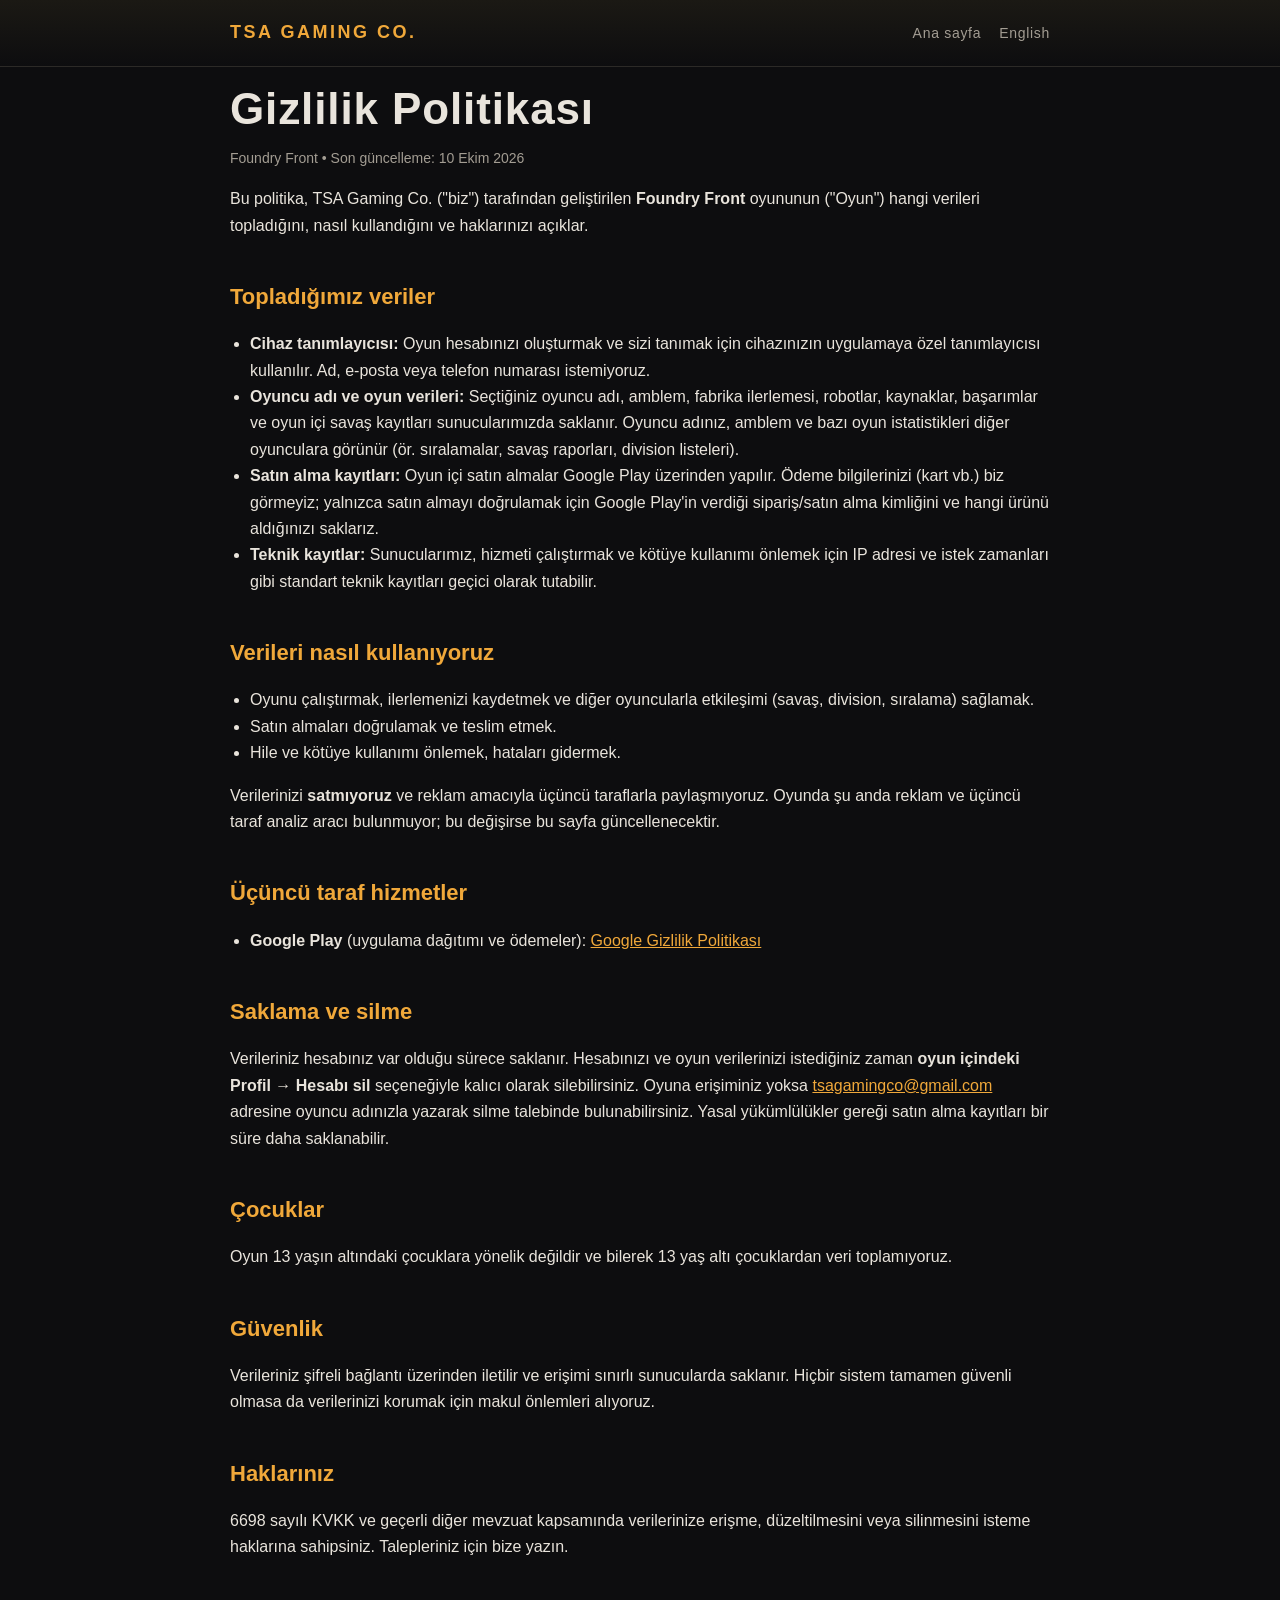
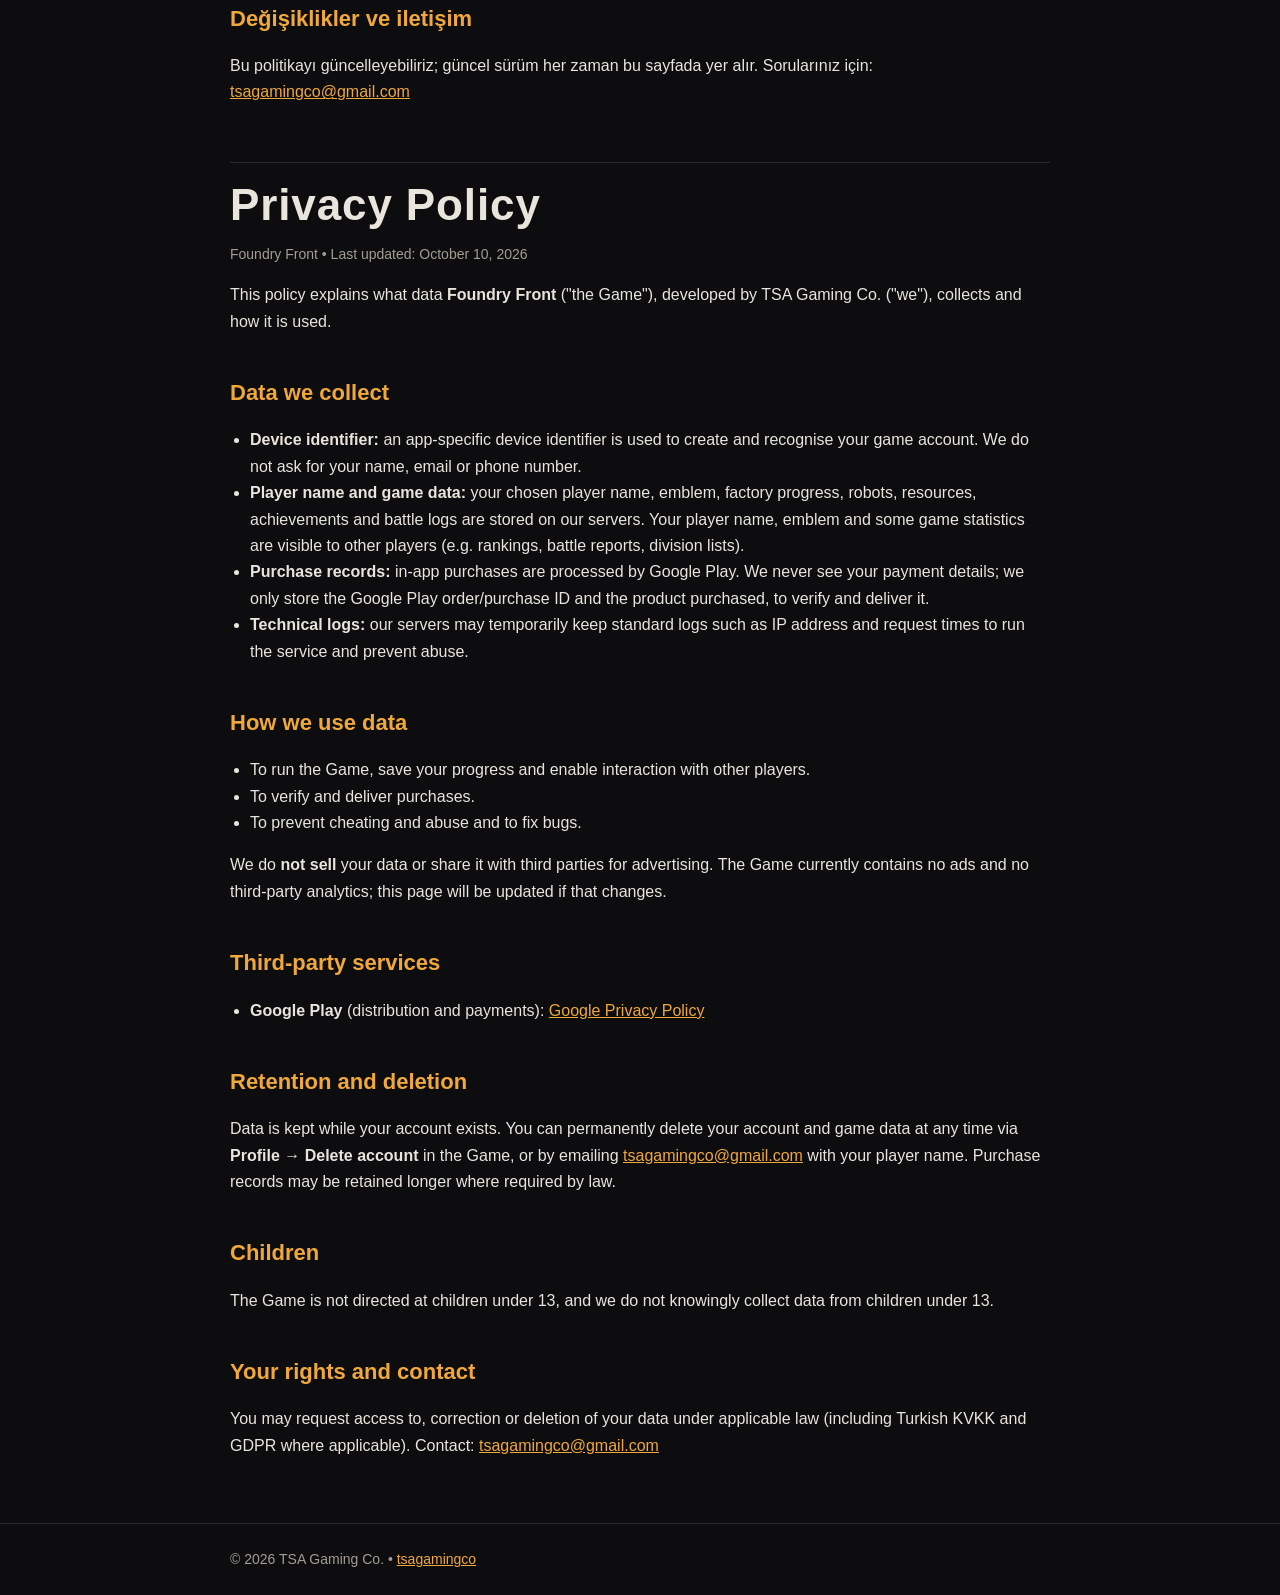
==== gizlilik.html @ 120ec427 "Initial commit" ====
<!doctype html>
<html lang="tr">
<head>
<meta charset="utf-8">
<meta name="viewport" content="width=device-width,initial-scale=1">
<title>Gizlilik Politikası — Foundry Front</title>
<link rel="stylesheet" href="style.css">
</head>
<body>
<header><div class="wrap">
  <a class="logo" lang="en" href="index.html">TSA Gaming Co.</a>
  <nav><a href="index.html">Ana sayfa</a><a href="#english">English</a></nav>
</div></header>

<main class="wrap policy">
  <h1>Gizlilik Politikası</h1>
  <p class="muted">Foundry Front • Son güncelleme: 10 Ekim 2026</p>

  <p>Bu politika, TSA Gaming Co. ("biz") tarafından geliştirilen <strong>Foundry Front</strong> oyununun ("Oyun") hangi verileri topladığını, nasıl kullandığını ve haklarınızı açıklar.</p>

  <h2>Topladığımız veriler</h2>
  <ul>
    <li><strong>Cihaz tanımlayıcısı:</strong> Oyun hesabınızı oluşturmak ve sizi tanımak için cihazınızın uygulamaya özel tanımlayıcısı kullanılır. Ad, e-posta veya telefon numarası istemiyoruz.</li>
    <li><strong>Oyuncu adı ve oyun verileri:</strong> Seçtiğiniz oyuncu adı, amblem, fabrika ilerlemesi, robotlar, kaynaklar, başarımlar ve oyun içi savaş kayıtları sunucularımızda saklanır. Oyuncu adınız, amblem ve bazı oyun istatistikleri diğer oyunculara görünür (ör. sıralamalar, savaş raporları, division listeleri).</li>
    <li><strong>Satın alma kayıtları:</strong> Oyun içi satın almalar Google Play üzerinden yapılır. Ödeme bilgilerinizi (kart vb.) biz görmeyiz; yalnızca satın almayı doğrulamak için Google Play'in verdiği sipariş/satın alma kimliğini ve hangi ürünü aldığınızı saklarız.</li>
    <li><strong>Teknik kayıtlar:</strong> Sunucularımız, hizmeti çalıştırmak ve kötüye kullanımı önlemek için IP adresi ve istek zamanları gibi standart teknik kayıtları geçici olarak tutabilir.</li>
  </ul>

  <h2>Verileri nasıl kullanıyoruz</h2>
  <ul>
    <li>Oyunu çalıştırmak, ilerlemenizi kaydetmek ve diğer oyuncularla etkileşimi (savaş, division, sıralama) sağlamak.</li>
    <li>Satın almaları doğrulamak ve teslim etmek.</li>
    <li>Hile ve kötüye kullanımı önlemek, hataları gidermek.</li>
  </ul>
  <p>Verilerinizi <strong>satmıyoruz</strong> ve reklam amacıyla üçüncü taraflarla paylaşmıyoruz. Oyunda şu anda reklam ve üçüncü taraf analiz aracı bulunmuyor; bu değişirse bu sayfa güncellenecektir.</p>

  <h2>Üçüncü taraf hizmetler</h2>
  <ul>
    <li><strong>Google Play</strong> (uygulama dağıtımı ve ödemeler): <a href="https://policies.google.com/privacy" rel="noopener">Google Gizlilik Politikası</a></li>
  </ul>

  <h2>Saklama ve silme</h2>
  <p>Verileriniz hesabınız var olduğu sürece saklanır. Hesabınızı ve oyun verilerinizi istediğiniz zaman <strong>oyun içindeki Profil → Hesabı sil</strong> seçeneğiyle kalıcı olarak silebilirsiniz. Oyuna erişiminiz yoksa <a href="mailto:tsagamingco@gmail.com">tsagamingco@gmail.com</a> adresine oyuncu adınızla yazarak silme talebinde bulunabilirsiniz. Yasal yükümlülükler gereği satın alma kayıtları bir süre daha saklanabilir.</p>

  <h2>Çocuklar</h2>
  <p>Oyun 13 yaşın altındaki çocuklara yönelik değildir ve bilerek 13 yaş altı çocuklardan veri toplamıyoruz.</p>

  <h2>Güvenlik</h2>
  <p>Verileriniz şifreli bağlantı üzerinden iletilir ve erişimi sınırlı sunucularda saklanır. Hiçbir sistem tamamen güvenli olmasa da verilerinizi korumak için makul önlemleri alıyoruz.</p>

  <h2>Haklarınız</h2>
  <p>6698 sayılı KVKK ve geçerli diğer mevzuat kapsamında verilerinize erişme, düzeltilmesini veya silinmesini isteme haklarına sahipsiniz. Talepleriniz için bize yazın.</p>

  <h2>Değişiklikler ve iletişim</h2>
  <p>Bu politikayı güncelleyebiliriz; güncel sürüm her zaman bu sayfada yer alır. Sorularınız için: <a href="mailto:tsagamingco@gmail.com">tsagamingco@gmail.com</a></p>

  <hr style="border:0;border-top:1px solid var(--line);margin:56px 0 0">

  <h1 id="english">Privacy Policy</h1>
  <p class="muted">Foundry Front • Last updated: October 10, 2026</p>
  <p>This policy explains what data <strong>Foundry Front</strong> ("the Game"), developed by TSA Gaming Co. ("we"), collects and how it is used.</p>

  <h2>Data we collect</h2>
  <ul>
    <li><strong>Device identifier:</strong> an app-specific device identifier is used to create and recognise your game account. We do not ask for your name, email or phone number.</li>
    <li><strong>Player name and game data:</strong> your chosen player name, emblem, factory progress, robots, resources, achievements and battle logs are stored on our servers. Your player name, emblem and some game statistics are visible to other players (e.g. rankings, battle reports, division lists).</li>
    <li><strong>Purchase records:</strong> in-app purchases are processed by Google Play. We never see your payment details; we only store the Google Play order/purchase ID and the product purchased, to verify and deliver it.</li>
    <li><strong>Technical logs:</strong> our servers may temporarily keep standard logs such as IP address and request times to run the service and prevent abuse.</li>
  </ul>

  <h2>How we use data</h2>
  <ul>
    <li>To run the Game, save your progress and enable interaction with other players.</li>
    <li>To verify and deliver purchases.</li>
    <li>To prevent cheating and abuse and to fix bugs.</li>
  </ul>
  <p>We do <strong>not sell</strong> your data or share it with third parties for advertising. The Game currently contains no ads and no third-party analytics; this page will be updated if that changes.</p>

  <h2>Third-party services</h2>
  <ul><li><strong>Google Play</strong> (distribution and payments): <a href="https://policies.google.com/privacy" rel="noopener">Google Privacy Policy</a></li></ul>

  <h2>Retention and deletion</h2>
  <p>Data is kept while your account exists. You can permanently delete your account and game data at any time via <strong>Profile → Delete account</strong> in the Game, or by emailing <a href="mailto:tsagamingco@gmail.com">tsagamingco@gmail.com</a> with your player name. Purchase records may be retained longer where required by law.</p>

  <h2>Children</h2>
  <p>The Game is not directed at children under 13, and we do not knowingly collect data from children under 13.</p>

  <h2>Your rights and contact</h2>
  <p>You may request access to, correction or deletion of your data under applicable law (including Turkish KVKK and GDPR where applicable). Contact: <a href="mailto:tsagamingco@gmail.com">tsagamingco@gmail.com</a></p>
</main>

<footer><div class="wrap">© 2026 TSA Gaming Co. • <a href="index.html">tsagamingco</a></div></footer>
</body>
</html>
---- style.css ----
:root{--bg:#0d0d0f;--panel:#16161a;--line:#2c2a27;--text:#e9e4dc;--soft:#a39d93;--amber:#f0a83a;--rust:#c4542e}
*{box-sizing:border-box}
body{margin:0;background:var(--bg);color:var(--text);font:16px/1.65 "Segoe UI",Roboto,Helvetica,Arial,sans-serif}
a{color:var(--amber)}
.wrap{max-width:860px;margin:0 auto;padding:0 20px}
header{border-bottom:1px solid var(--line);background:linear-gradient(180deg,#1b1914,#0d0d0f)}
header .wrap{display:flex;align-items:center;justify-content:space-between;gap:16px;padding-top:18px;padding-bottom:18px;flex-wrap:wrap}
.logo{font-weight:800;letter-spacing:.14em;text-transform:uppercase;color:var(--amber);text-decoration:none;font-size:18px}
nav a{color:var(--soft);text-decoration:none;margin-left:18px;font-size:14px;letter-spacing:.05em}
nav a:hover{color:var(--text)}
.hero{padding:72px 0 48px}
.tag{display:inline-block;font-size:12px;letter-spacing:.2em;text-transform:uppercase;color:var(--rust);border:1px solid var(--rust);padding:3px 10px;border-radius:3px}
h1{font-size:44px;line-height:1.1;margin:18px 0 12px;letter-spacing:.02em}
h2{font-size:22px;margin:40px 0 10px;color:var(--amber)}
h3{font-size:17px;margin:26px 0 6px}
.lead{font-size:19px;color:var(--soft);max-width:640px}
.card{background:var(--panel);border:1px solid var(--line);border-left:4px solid var(--amber);border-radius:6px;padding:22px 24px;margin:28px 0}
.card h2{margin-top:0}
.muted{color:var(--soft);font-size:14px}
footer{border-top:1px solid var(--line);margin-top:64px;padding:24px 0;color:var(--soft);font-size:14px}
.policy ul{padding-left:20px}
.lang{font-size:14px;color:var(--soft)}
@media (max-width:560px){h1{font-size:32px}nav a{margin-left:12px}}
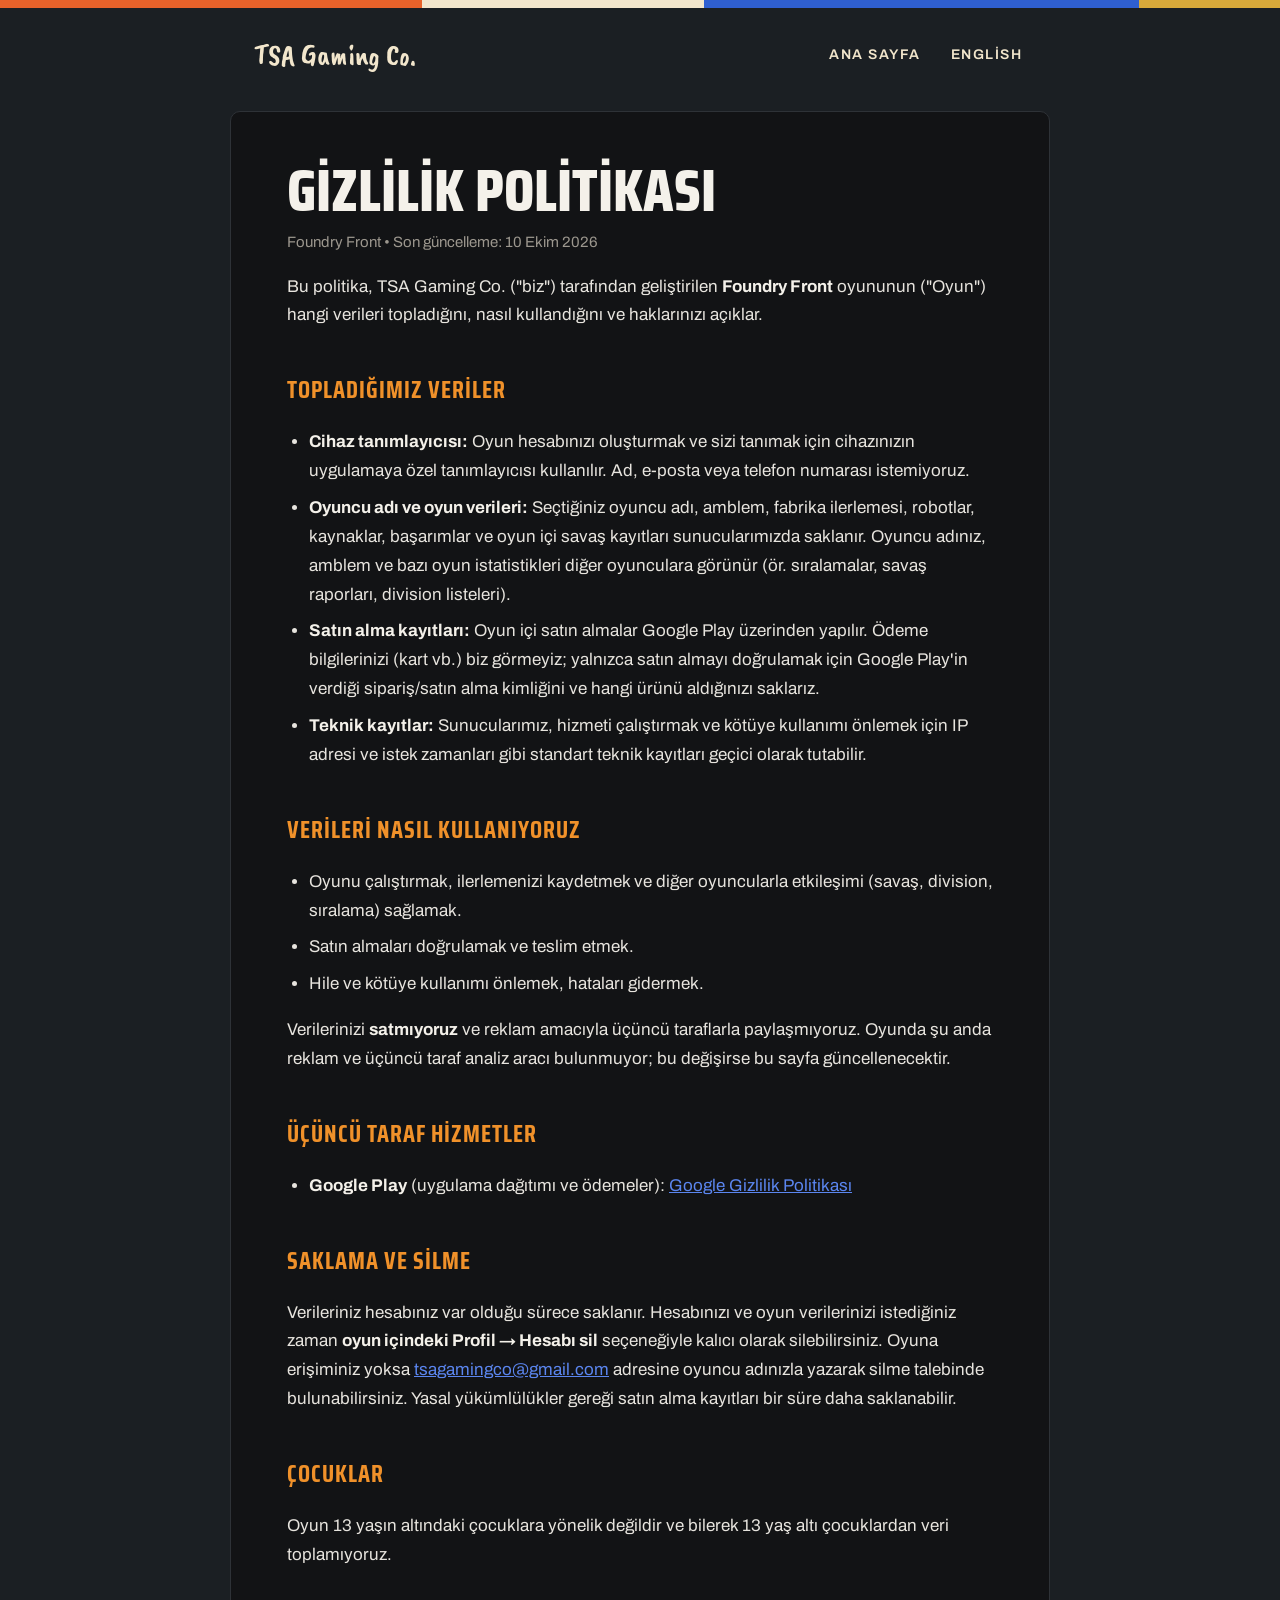
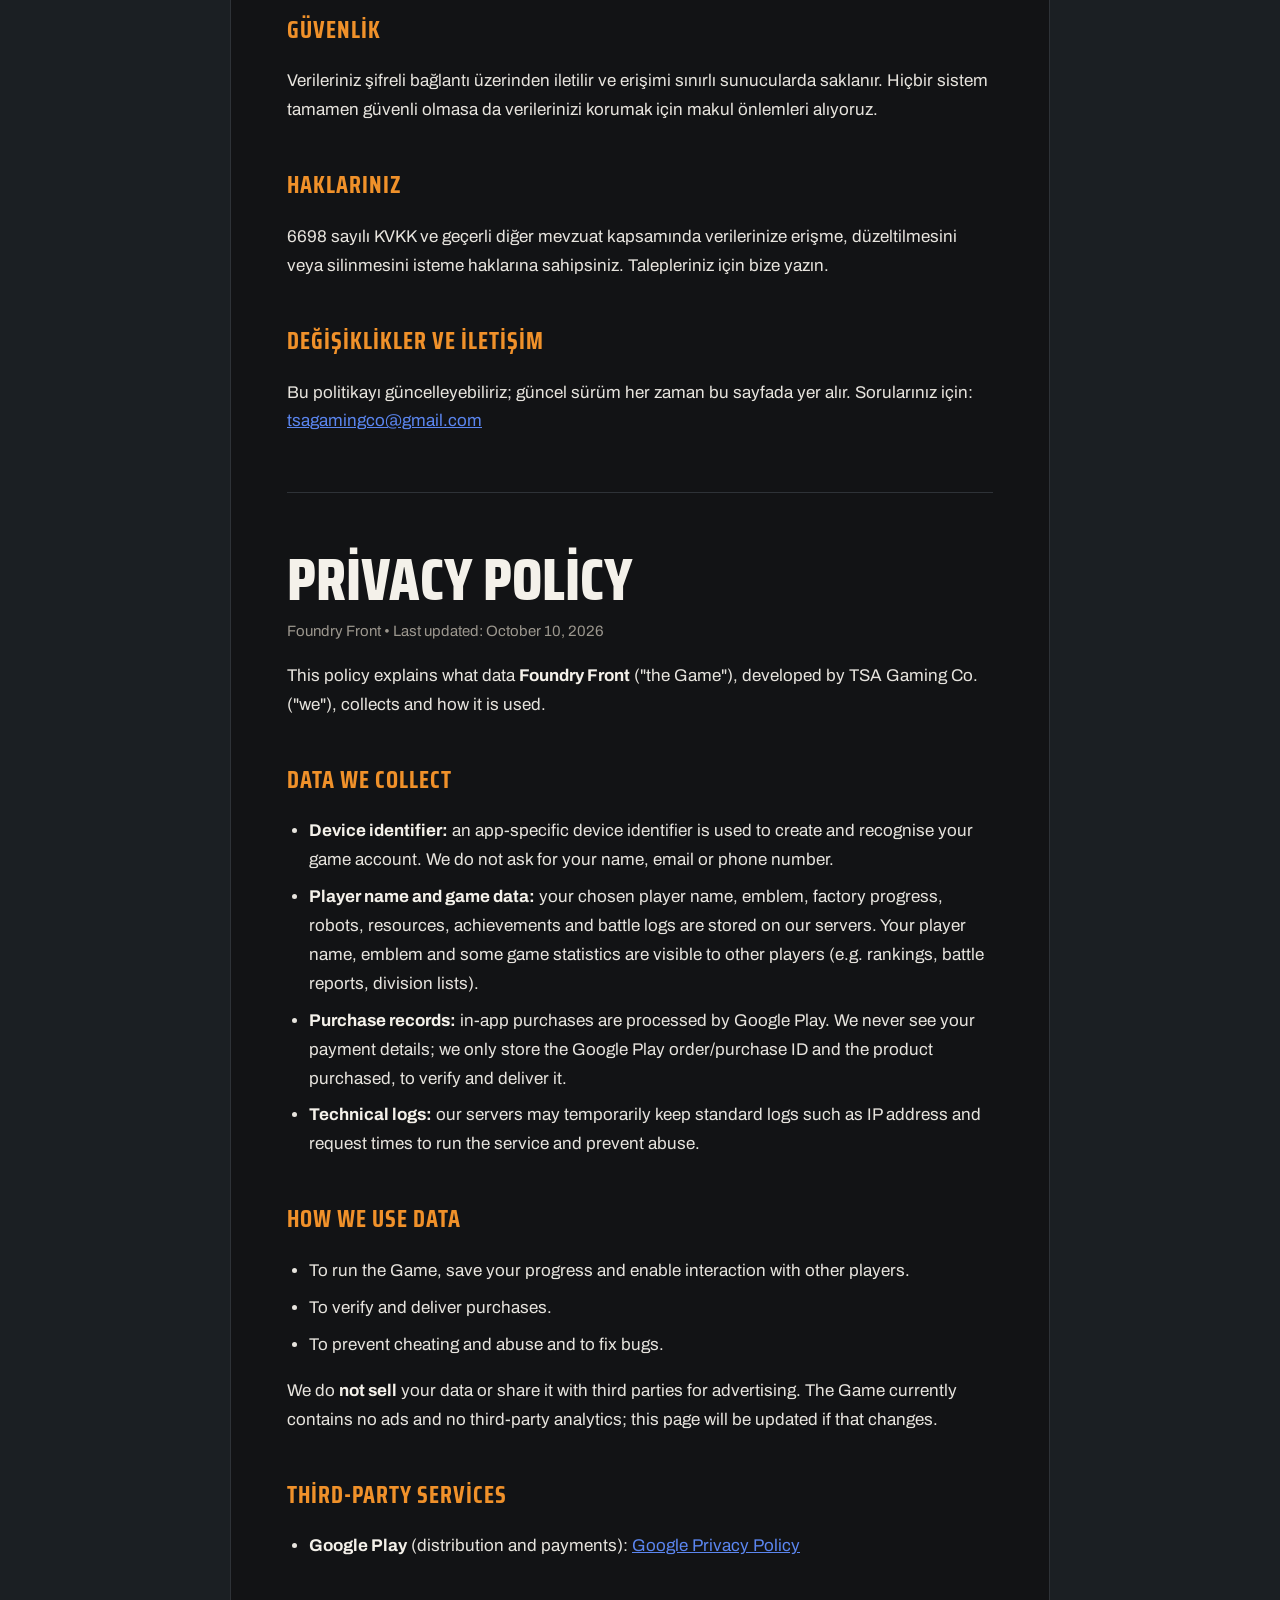
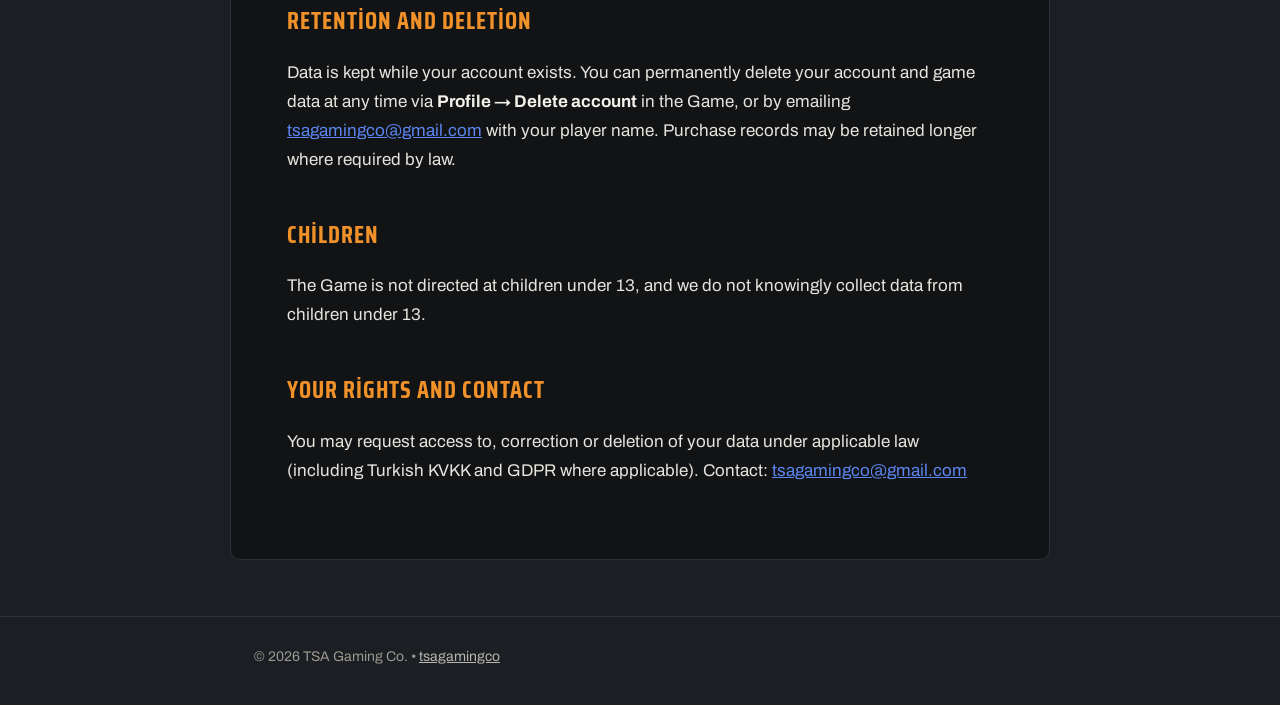
==== commit 69874385: "neo" ====
--- a/gizlilik.html
+++ b/gizlilik.html
@@ -4,7 +4,34 @@
 <meta charset="utf-8">
 <meta name="viewport" content="width=device-width,initial-scale=1">
 <title>Gizlilik Politikası — Foundry Front</title>
-<link rel="stylesheet" href="style.css">
+<link rel="icon" href="images/tsa_logo_hd.webp" type="image/webp">
+<link rel="preconnect" href="https://fonts.googleapis.com">
+<link href="https://fonts.googleapis.com/css2?family=Caveat+Brush&family=Saira+Condensed:wght@700;800&family=Archivo:wght@400;500;600;700&display=swap" rel="stylesheet">
+<style>
+:root{--bg:#1B1F23;--panel:#121315;--text:#E7E4DE;--muted:#9C978E;--line:#2E3237;--orange:#E8622A;--blue:#5B86F0;--gold:#D9A93A;--amber:#F0912A}
+*{box-sizing:border-box}
+html{scroll-behavior:smooth}
+body{margin:0;background:var(--bg);color:var(--text);font-family:'Archivo',system-ui,sans-serif;font-size:17px;line-height:1.7}
+body::before{content:"";display:block;height:8px;background:linear-gradient(90deg,var(--orange) 0 33%,#F2E6CC 33% 55%,#2F5FD0 55% 89%,var(--gold) 89%)}
+.wrap{max-width:820px;margin:0 auto;padding:0 24px}
+header .wrap{display:flex;flex-wrap:wrap;align-items:center;justify-content:space-between;gap:16px;padding-top:22px;padding-bottom:22px}
+.logo{font-family:'Caveat Brush',cursive;font-size:30px;color:#F2E6CC;text-decoration:none}
+header nav{display:flex;gap:22px}
+header nav a{color:#F2E6CC;text-decoration:none;font-size:14px;font-weight:600;letter-spacing:1.5px;text-transform:uppercase;padding:10px 4px;border-bottom:2px solid transparent}
+header nav a:hover{color:var(--gold);border-bottom-color:var(--gold)}
+.policy{background:var(--panel);border:1px solid var(--line);border-radius:10px;padding:48px clamp(20px,5vw,56px) 56px;margin-top:8px;margin-bottom:56px}
+.policy h1{font-family:'Saira Condensed',sans-serif;font-weight:800;text-transform:uppercase;font-size:clamp(40px,6vw,60px);line-height:1;margin:0 0 10px;color:#F4F1EA}
+.policy h1#english{margin-top:56px}
+.policy h2{font-family:'Saira Condensed',sans-serif;font-weight:700;text-transform:uppercase;letter-spacing:1px;font-size:24px;color:var(--amber);margin:40px 0 8px}
+.policy ul{padding-left:22px}
+.policy li{margin:8px 0}
+.policy strong{color:#F4F1EA}
+.muted{color:var(--muted);font-size:15px;margin-top:0}
+a{color:var(--blue)}a:hover{color:var(--gold)}
+footer{border-top:1px solid var(--line)}
+footer .wrap{padding-top:28px;padding-bottom:36px;color:var(--muted);font-size:14px}
+footer a{color:#B9B6AF}
+</style>
 </head>
 <body>
 <header><div class="wrap">
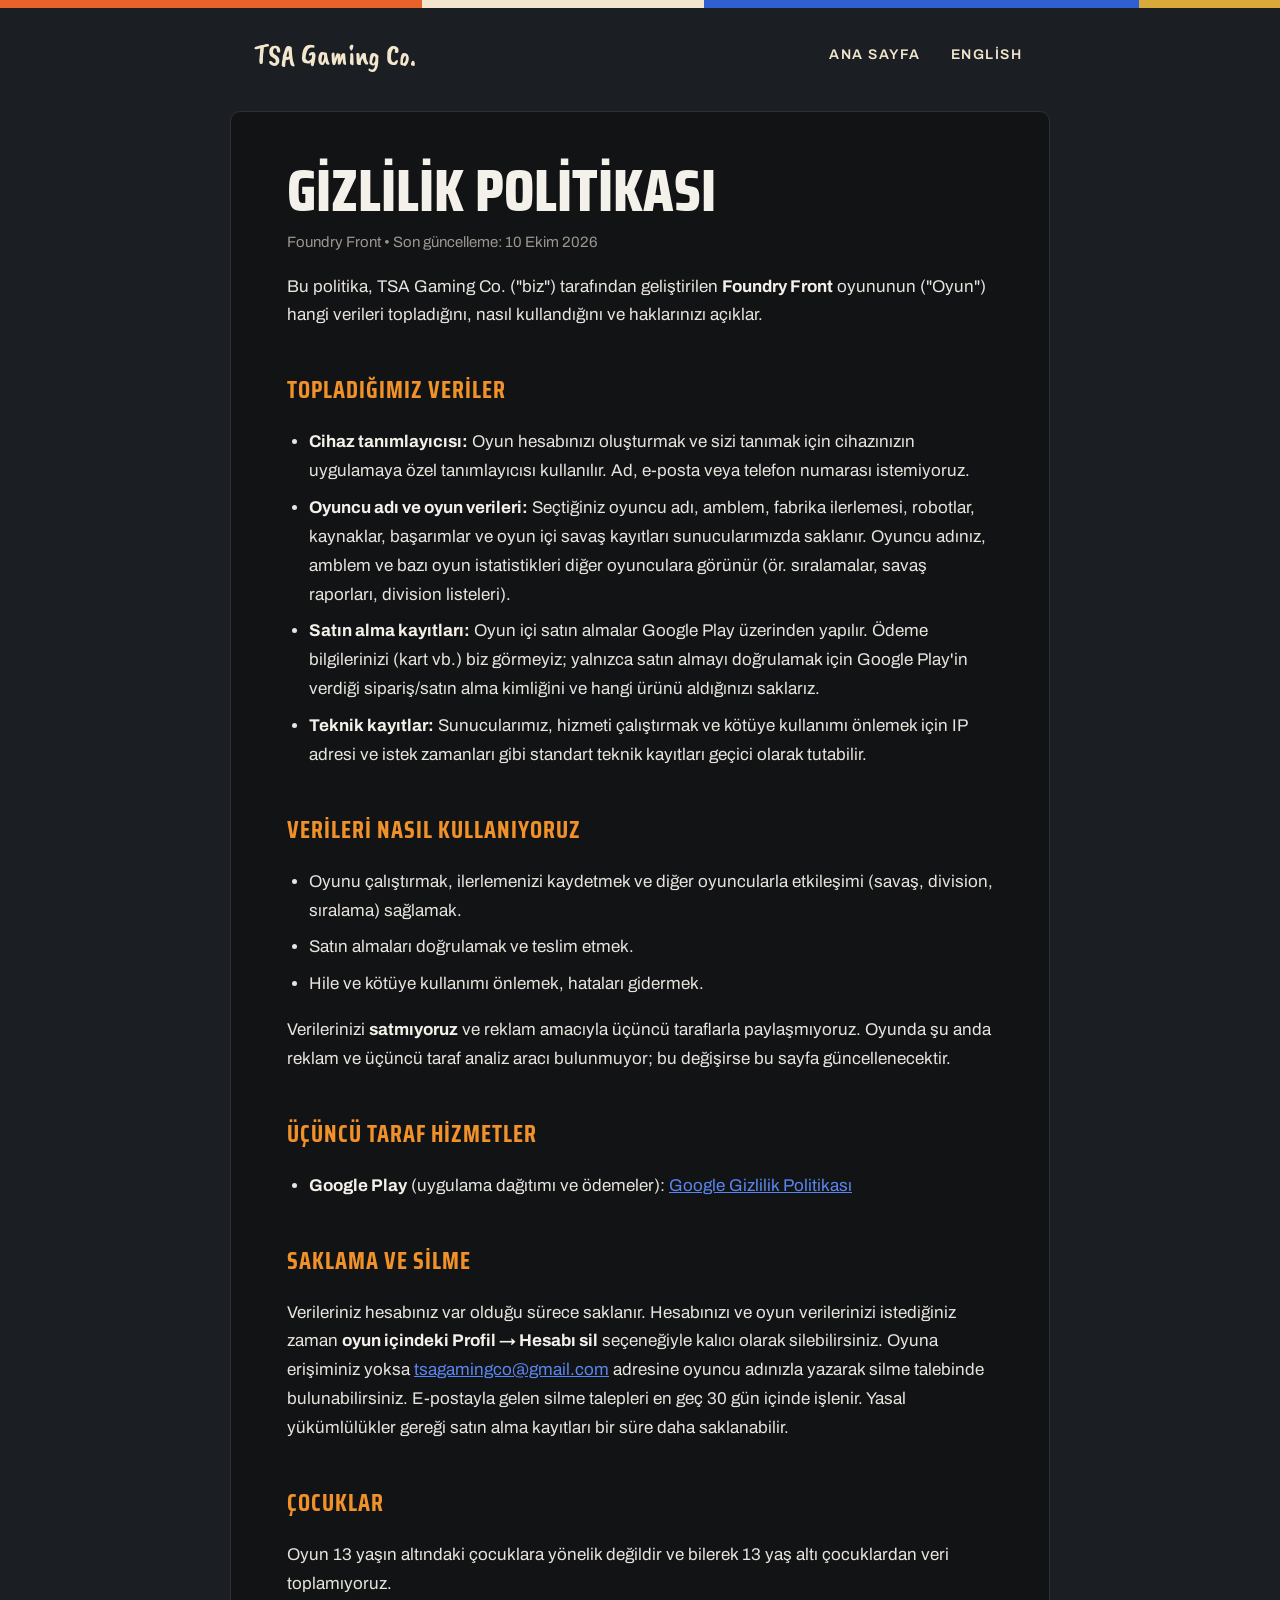
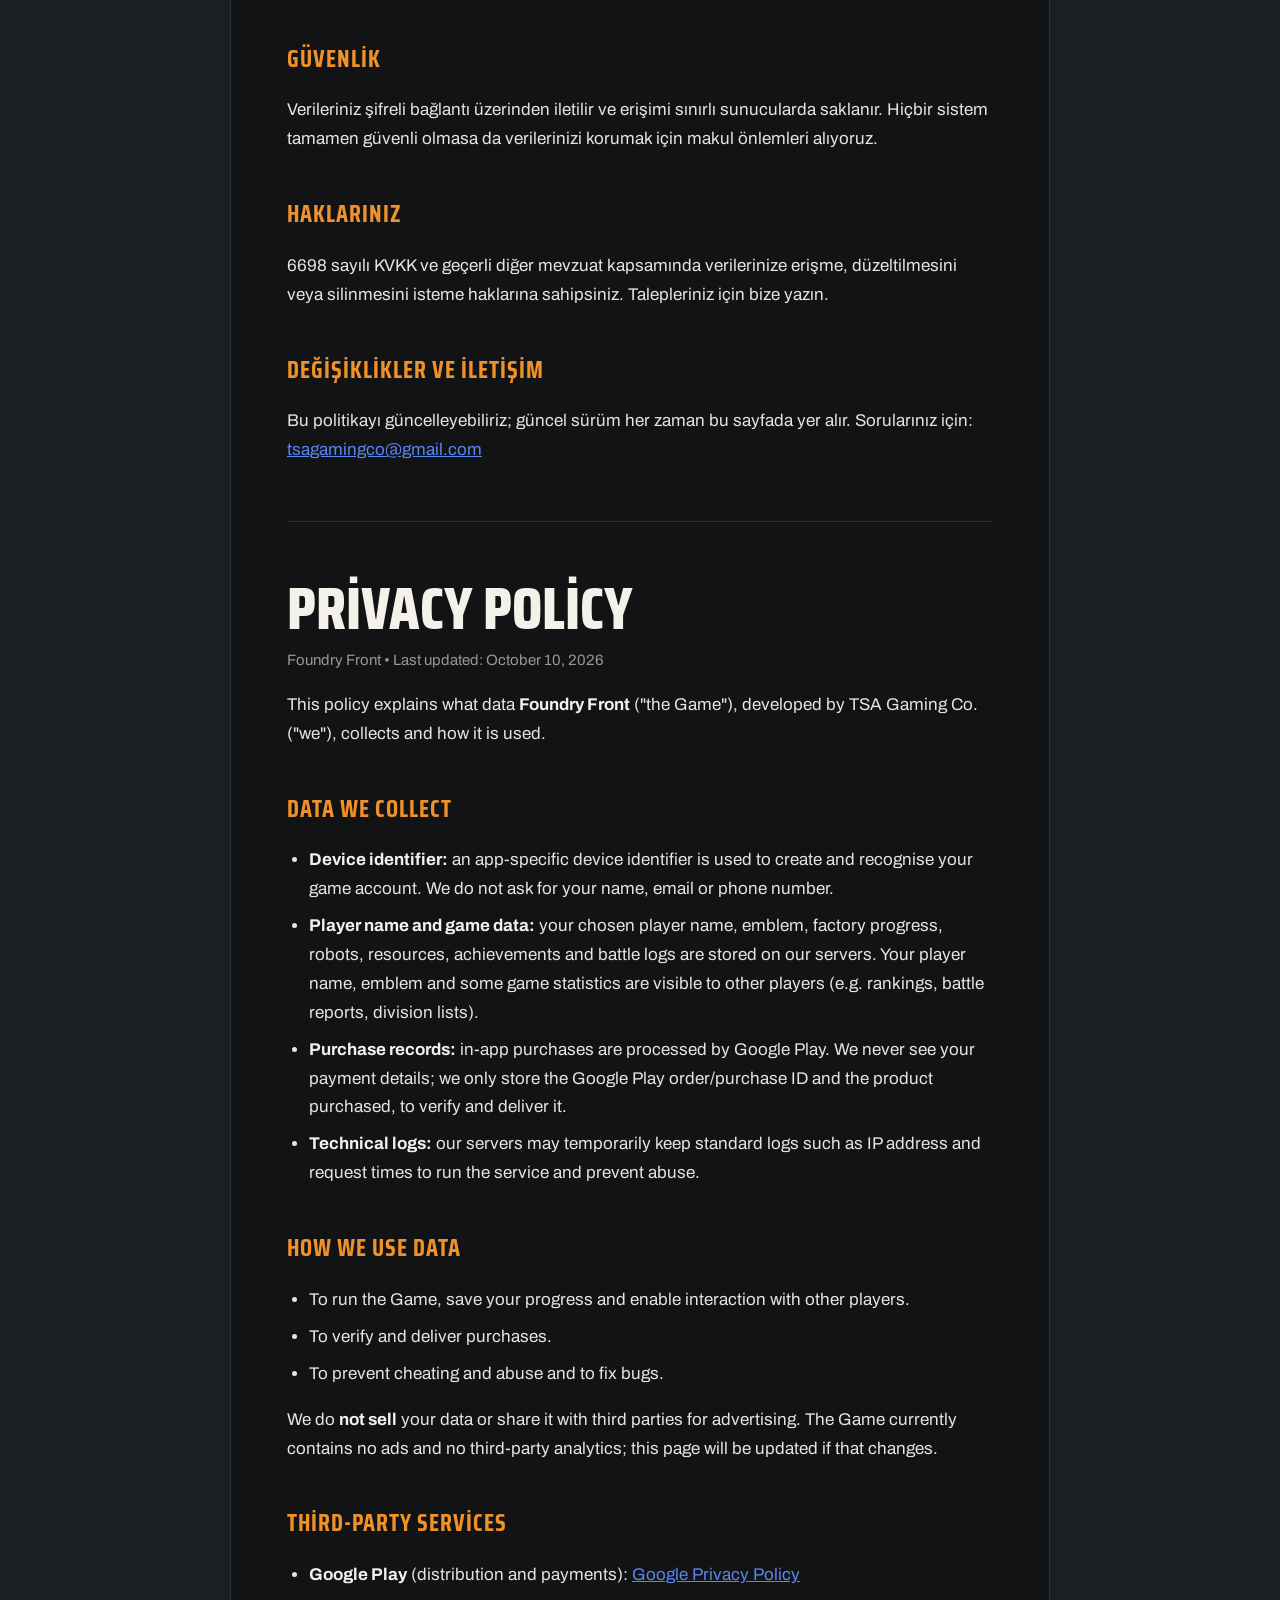
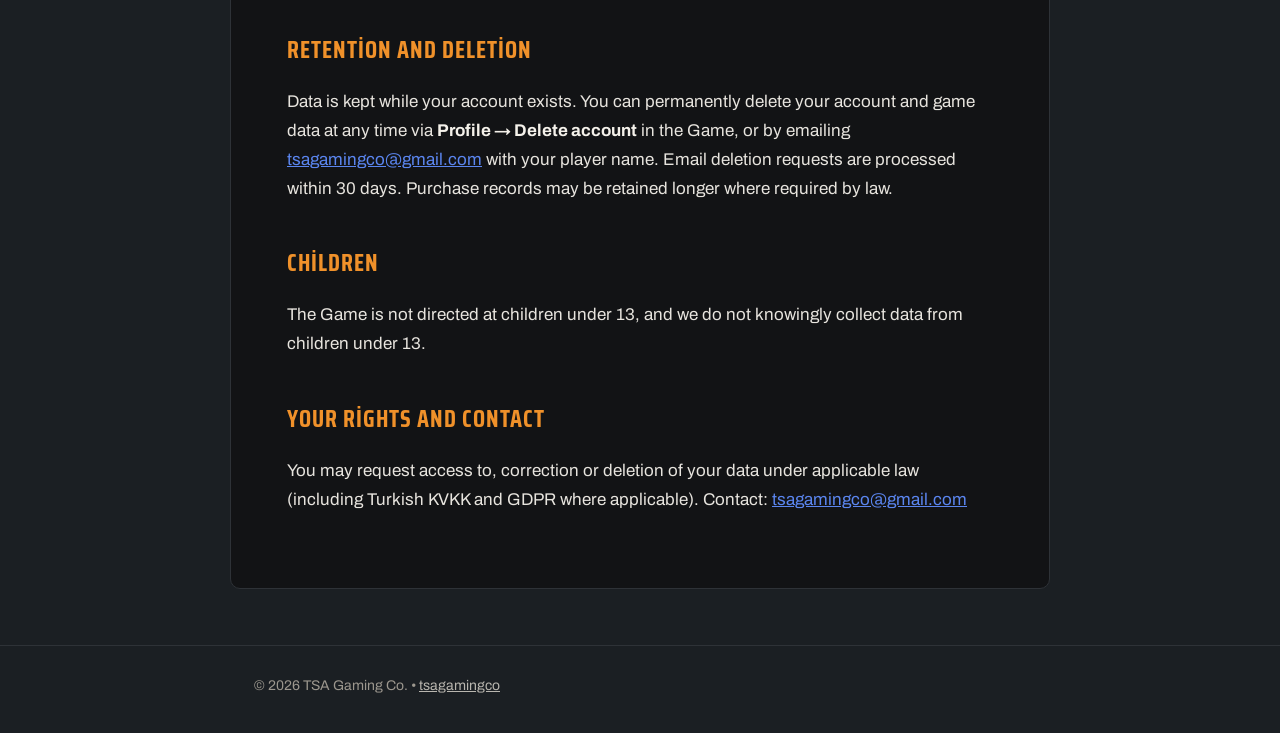
==== commit 2baf39d8: "last" ====
--- a/gizlilik.html
+++ b/gizlilik.html
@@ -67,7 +67,7 @@
   </ul>
 
   <h2>Saklama ve silme</h2>
-  <p>Verileriniz hesabınız var olduğu sürece saklanır. Hesabınızı ve oyun verilerinizi istediğiniz zaman <strong>oyun içindeki Profil → Hesabı sil</strong> seçeneğiyle kalıcı olarak silebilirsiniz. Oyuna erişiminiz yoksa <a href="mailto:tsagamingco@gmail.com">tsagamingco@gmail.com</a> adresine oyuncu adınızla yazarak silme talebinde bulunabilirsiniz. Yasal yükümlülükler gereği satın alma kayıtları bir süre daha saklanabilir.</p>
+  <p>Verileriniz hesabınız var olduğu sürece saklanır. Hesabınızı ve oyun verilerinizi istediğiniz zaman <strong>oyun içindeki Profil → Hesabı sil</strong> seçeneğiyle kalıcı olarak silebilirsiniz. Oyuna erişiminiz yoksa <a href="mailto:tsagamingco@gmail.com">tsagamingco@gmail.com</a> adresine oyuncu adınızla yazarak silme talebinde bulunabilirsiniz. E-postayla gelen silme talepleri en geç 30 gün içinde işlenir. Yasal yükümlülükler gereği satın alma kayıtları bir süre daha saklanabilir.</p>
 
   <h2>Çocuklar</h2>
   <p>Oyun 13 yaşın altındaki çocuklara yönelik değildir ve bilerek 13 yaş altı çocuklardan veri toplamıyoruz.</p>
@@ -107,7 +107,7 @@
   <ul><li><strong>Google Play</strong> (distribution and payments): <a href="https://policies.google.com/privacy" rel="noopener">Google Privacy Policy</a></li></ul>
 
   <h2>Retention and deletion</h2>
-  <p>Data is kept while your account exists. You can permanently delete your account and game data at any time via <strong>Profile → Delete account</strong> in the Game, or by emailing <a href="mailto:tsagamingco@gmail.com">tsagamingco@gmail.com</a> with your player name. Purchase records may be retained longer where required by law.</p>
+  <p>Data is kept while your account exists. You can permanently delete your account and game data at any time via <strong>Profile → Delete account</strong> in the Game, or by emailing <a href="mailto:tsagamingco@gmail.com">tsagamingco@gmail.com</a> with your player name. Email deletion requests are processed within 30 days. Purchase records may be retained longer where required by law.</p>
 
   <h2>Children</h2>
   <p>The Game is not directed at children under 13, and we do not knowingly collect data from children under 13.</p>
